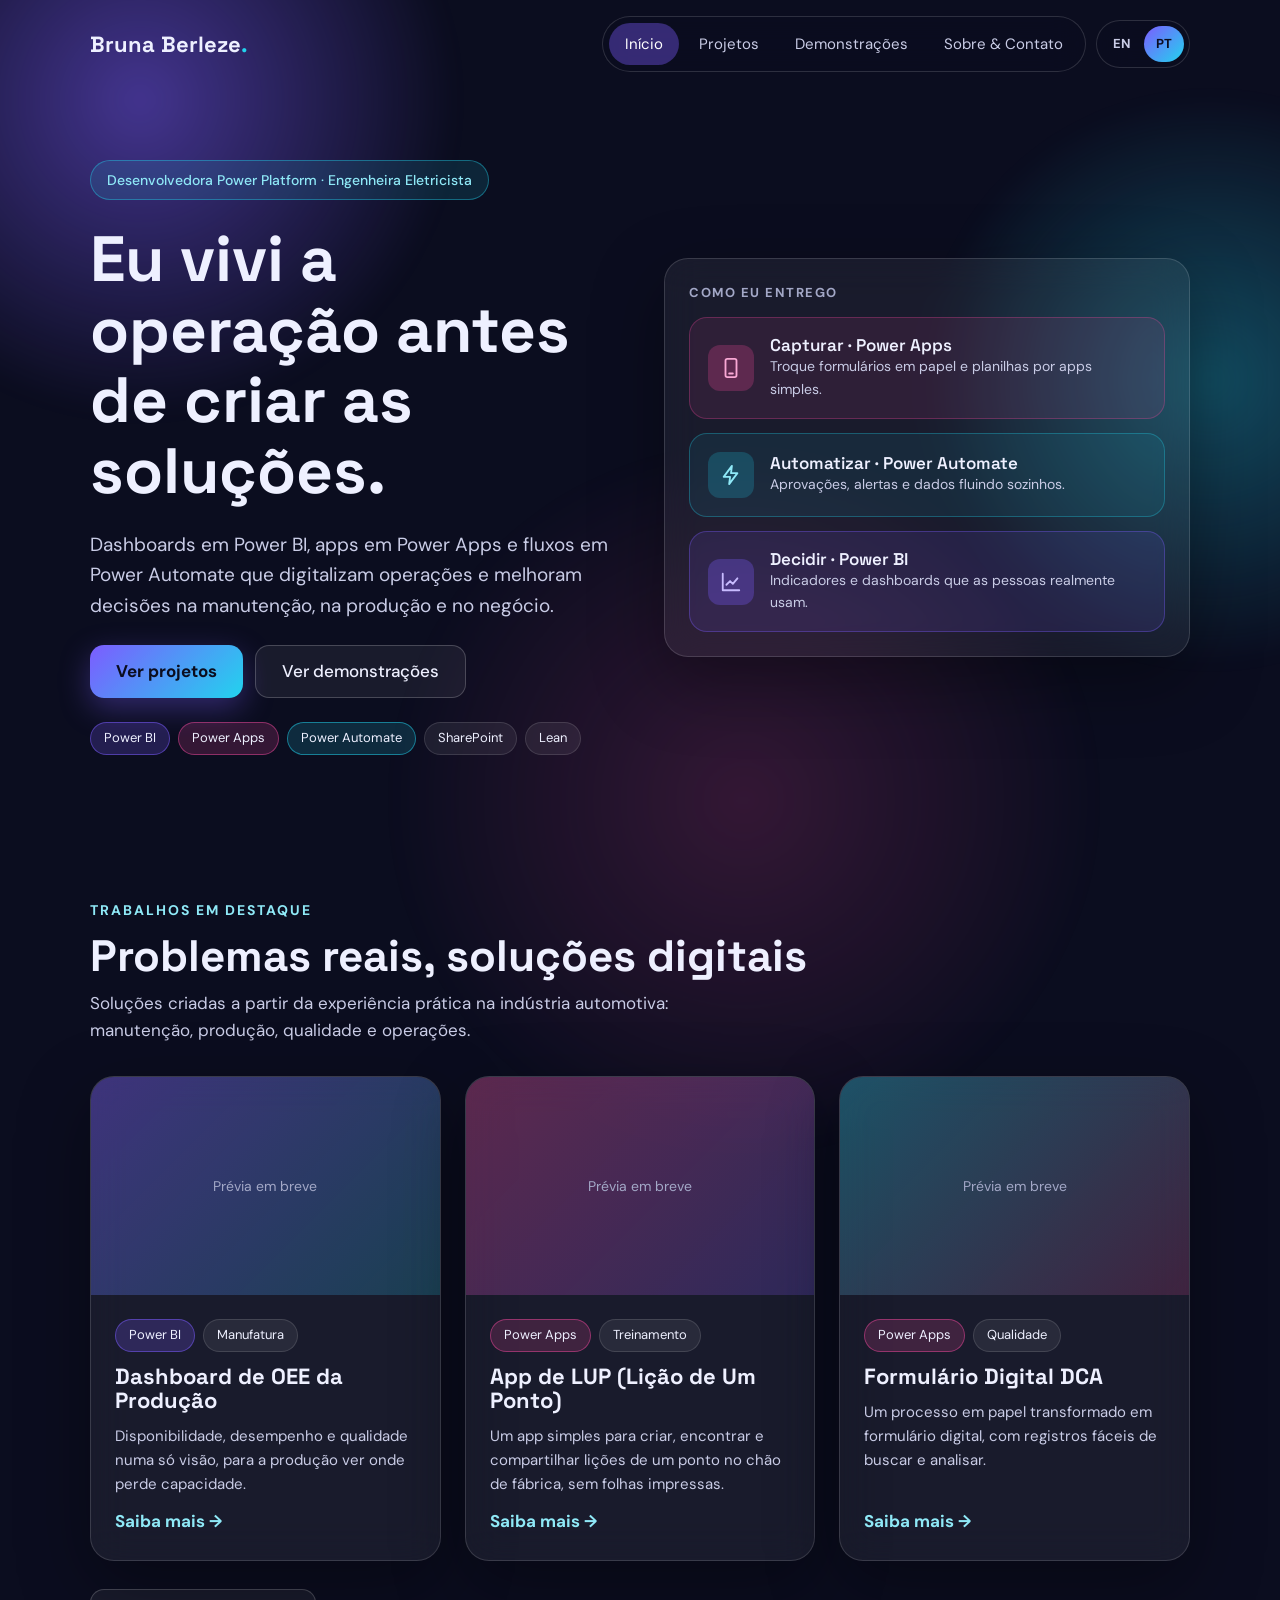
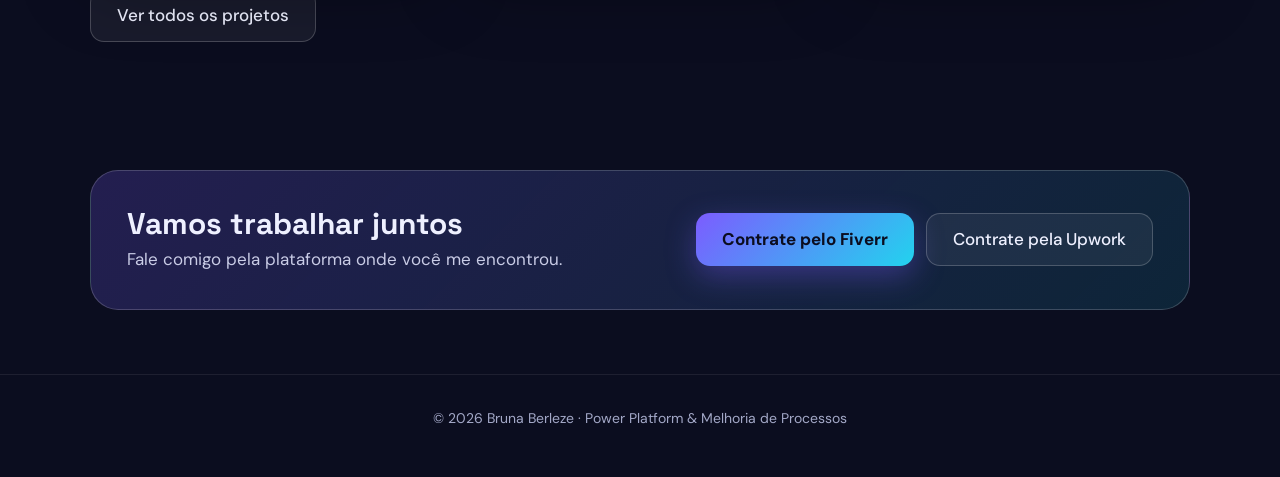
==== pt/index.html @ 9949c45f "Add Portuguese version with EN/PT switch and fix favicon Co-Authored-By: Claude Opus 5.5 <noreply@an" ====
<!doctype html>
<html lang="pt-BR">
<head>
<meta charset="utf-8">
<meta name="viewport" content="width=device-width, initial-scale=1">
<title>Bruna Berleze · Desenvolvedora Power Platform</title>
<meta name="description" content="Soluções em Power BI, Power Apps e Power Automate de uma engenheira eletricista com experiência real na indústria.">
<meta property="og:title" content="Bruna Berleze · Desenvolvedora Power Platform">
<meta property="og:description" content="Soluções em Power BI, Power Apps e Power Automate de uma engenheira eletricista com experiência real na indústria.">
<meta property="og:type" content="website">
<meta property="og:image" content="https://bruna-berleze.github.io/assets/favicon.png">
<link rel="alternate" hreflang="en" href="https://bruna-berleze.github.io/">
<link rel="alternate" hreflang="pt-BR" href="https://bruna-berleze.github.io/pt/">
<link rel="alternate" hreflang="x-default" href="https://bruna-berleze.github.io/">
<link rel="canonical" href="https://bruna-berleze.github.io/pt/">
<meta name="theme-color" content="#0B0D1F">
<link rel="icon" href="/favicon.ico" sizes="any">
<link rel="icon" type="image/png" sizes="32x32" href="/assets/favicon-32.png">
<link rel="icon" type="image/png" sizes="64x64" href="/assets/favicon-64.png">
<link rel="apple-touch-icon" href="/assets/apple-touch-icon.png">
<link rel="preconnect" href="https://fonts.googleapis.com">
<link rel="preconnect" href="https://fonts.gstatic.com" crossorigin>
<link href="https://fonts.googleapis.com/css2?family=Space+Grotesk:wght@500;600;700&family=DM+Sans:wght@400;500;700&display=swap" rel="stylesheet">
<link rel="stylesheet" href="/assets/style.css">
</head>
<body>
<div class="glow v" aria-hidden="true"></div>
<div class="glow c" aria-hidden="true"></div>
<div class="glow p" aria-hidden="true"></div>
<header>
<div class="wrap nav">
<a class="brand" href="/pt/">Bruna Berleze<span>.</span></a>
<div class="nav-right">
<nav class="menu" aria-label="Main">
<a href="/pt/" aria-current="page">Início</a>
<a href="/pt/projects.html" >Projetos</a>
<a href="/pt/demos.html" >Demonstrações</a>
<a href="/pt/about.html" >Sobre & Contato</a>
</nav>
<div class="lang" role="group" aria-label="Idioma">
<a href="/" hreflang="en" lang="en" data-lang="en" >EN</a>
<a href="/pt/" hreflang="pt-BR" lang="pt-BR" data-lang="pt" aria-current="page">PT</a>
</div>
</div>
</div>
</header>
<main class="wrap">
<section class="hero">
<div class="stack">
<span class="pill">Desenvolvedora Power Platform · Engenheira Eletricista</span>
<h1>Eu vivi a operação antes de criar as soluções.</h1>
<p class="lead">Dashboards em Power BI, apps em Power Apps e fluxos em Power Automate que digitalizam operações e melhoram decisões na manutenção, na produção e no negócio.</p>
<div class="btns">
<a class="btn primary" href="/pt/projects.html">Ver projetos</a>
<a class="btn ghost" href="/pt/demos.html">Ver demonstrações</a>
</div>
<div class="tags">
<span class="tag bi">Power BI</span><span class="tag apps">Power Apps</span><span class="tag flow">Power Automate</span><span class="tag">SharePoint</span><span class="tag">Lean</span>
</div>
</div>
<div class="steps glass">
<span class="label">COMO EU ENTREGO</span>
<div class="step apps"><div class="icon"><svg aria-hidden="true" width="22" height="22" viewBox="0 0 24 24" fill="none" stroke="currentColor" stroke-width="2" stroke-linecap="round" stroke-linejoin="round"><rect x="6" y="2" width="12" height="20" rx="2"/><path d="M10 18h4"/></svg></div><div><h3>Capturar · Power Apps</h3><p>Troque formulários em papel e planilhas por apps simples.</p></div></div>
<div class="step flow"><div class="icon"><svg aria-hidden="true" width="22" height="22" viewBox="0 0 24 24" fill="none" stroke="currentColor" stroke-width="2" stroke-linecap="round" stroke-linejoin="round"><path d="M13 2L4 14h7l-1 8 9-12h-7z"/></svg></div><div><h3>Automatizar · Power Automate</h3><p>Aprovações, alertas e dados fluindo sozinhos.</p></div></div>
<div class="step bi"><div class="icon"><svg aria-hidden="true" width="22" height="22" viewBox="0 0 24 24" fill="none" stroke="currentColor" stroke-width="2" stroke-linecap="round" stroke-linejoin="round"><path d="M3 3v18h18"/><path d="M7 15l4-4 3 3 5-6"/></svg></div><div><h3>Decidir · Power BI</h3><p>Indicadores e dashboards que as pessoas realmente usam.</p></div></div>
</div>
</section>

<section class="reveal">
<div class="head">
<span class="eyebrow">Trabalhos em destaque</span>
<h2>Problemas reais, soluções digitais</h2>
<p>Soluções criadas a partir da experiência prática na indústria automotiva: manutenção, produção, qualidade e operações.</p>
</div>
<div class="grid">
<article class="card glass">
<div class="thumb g1">Prévia em breve</div>
<div class="body">
<div class="tags"><span class="tag bi">Power BI</span><span class="tag ">Manufatura</span></div>
<h3>Dashboard de OEE da Produção</h3>
<p>Disponibilidade, desempenho e qualidade numa só visão, para a produção ver onde perde capacidade.</p>
<a class="more" href="/pt/projects.html#oee">Saiba mais →</a>
</div>
</article><article class="card glass">
<div class="thumb g2">Prévia em breve</div>
<div class="body">
<div class="tags"><span class="tag apps">Power Apps</span><span class="tag ">Treinamento</span></div>
<h3>App de LUP (Lição de Um Ponto)</h3>
<p>Um app simples para criar, encontrar e compartilhar lições de um ponto no chão de fábrica, sem folhas impressas.</p>
<a class="more" href="/pt/projects.html#lup">Saiba mais →</a>
</div>
</article><article class="card glass">
<div class="thumb g3">Prévia em breve</div>
<div class="body">
<div class="tags"><span class="tag apps">Power Apps</span><span class="tag ">Qualidade</span></div>
<h3>Formulário Digital DCA</h3>
<p>Um processo em papel transformado em formulário digital, com registros fáceis de buscar e analisar.</p>
<a class="more" href="/pt/projects.html#dca">Saiba mais →</a>
</div>
</article>
</div>
<div class="btns" style="margin-top:28px"><a class="btn ghost" href="/pt/projects.html">Ver todos os projetos</a></div>
</section>

<section id="contact" class="reveal">
<div class="cta">
<div>
<h2>Vamos trabalhar juntos</h2>
<p>Fale comigo pela plataforma onde você me encontrou.</p>
</div>
<div class="btns">
<a class="btn primary" href="#contact">Contrate pelo Fiverr</a>
<a class="btn ghost" href="#contact">Contrate pela Upwork</a>
</div>
</div>
</section>
</main>
<footer>
<div class="wrap">© 2026 Bruna Berleze · Power Platform &amp; Melhoria de Processos</div>
</footer>
<script src="/assets/main.js"></script>
</body>
</html>
---- assets/style.css ----
:root {
  --bg: #0B0D1F;
  --text: #EEF0FF;
  --muted: #C9CCE6;
  --subtle: #A3A8C7;
  --violet: #7C5CFF;
  --cyan: #22D3EE;
  --pink: #EC4899;
  --link: #8FE9F7;
  --glass: rgba(255, 255, 255, 0.06);
  --glass-strong: rgba(255, 255, 255, 0.09);
  --line: rgba(255, 255, 255, 0.14);
  --radius: 24px;
}

* { box-sizing: border-box; }
html { scroll-behavior: smooth; }
body {
  margin: 0;
  background: var(--bg);
  color: var(--text);
  font-family: 'DM Sans', system-ui, sans-serif;
  font-size: 17px;
  line-height: 1.6;
  overflow-x: hidden;
}
h1, h2, h3, .brand { font-family: 'Space Grotesk', system-ui, sans-serif; line-height: 1.1; margin: 0; }
p { margin: 0; }
a { color: var(--link); }
a:hover { color: #C6F4FB; }
img { max-width: 100%; display: block; }

/* Ambient glows */
.glow { position: fixed; border-radius: 50%; pointer-events: none; z-index: 0; filter: blur(10px); animation: drift 22s ease-in-out infinite alternate; }
.glow.v { top: -220px; left: -180px; width: 640px; height: 640px; background: radial-gradient(circle, rgba(124,92,255,.5), transparent 70%); }
.glow.c { top: 10%; right: -220px; width: 580px; height: 580px; background: radial-gradient(circle, rgba(34,211,238,.32), transparent 70%); animation-delay: -6s; }
.glow.p { bottom: -260px; left: 30%; width: 720px; height: 720px; background: radial-gradient(circle, rgba(236,72,153,.18), transparent 70%); animation-delay: -12s; }
@keyframes drift { from { transform: translate(0,0); } to { transform: translate(40px, 60px); } }
@media (prefers-reduced-motion: reduce) { .glow { animation: none; } html { scroll-behavior: auto; } }

.wrap { position: relative; z-index: 1; max-width: 1140px; margin: 0 auto; padding: 0 20px; }

/* Nav */
header { position: sticky; top: 0; z-index: 10; padding: 16px 0; }
.nav { display: flex; flex-wrap: wrap; align-items: center; justify-content: space-between; gap: 12px; }
.brand { font-weight: 700; font-size: 22px; color: var(--text); text-decoration: none; }
.brand span { color: var(--cyan); }
.menu { display: flex; flex-wrap: wrap; gap: 4px; padding: 6px; border-radius: 999px; background: rgba(11,13,31,.55); border: 1px solid var(--line); backdrop-filter: blur(16px); -webkit-backdrop-filter: blur(16px); }
.menu a { padding: 9px 16px; border-radius: 999px; color: var(--muted); text-decoration: none; font-size: 15px; transition: background .2s, color .2s; }
.menu a:hover { color: #fff; background: rgba(255,255,255,.06); }
.menu a[aria-current="page"] { color: #fff; background: rgba(124,92,255,.38); }

.nav-right { display: flex; flex-wrap: wrap; align-items: center; gap: 10px; }
.lang { display: flex; gap: 2px; padding: 5px; border-radius: 999px; background: rgba(11,13,31,.55); border: 1px solid var(--line); backdrop-filter: blur(16px); -webkit-backdrop-filter: blur(16px); }
.lang a { min-width: 40px; padding: 8px 10px; border-radius: 999px; text-align: center; color: var(--muted); text-decoration: none; font-size: 13px; font-weight: 700; letter-spacing: .5px; transition: background .2s, color .2s; }
.lang a:hover { color: #fff; background: rgba(255,255,255,.06); }
.lang a[aria-current="page"] { color: var(--bg); background: linear-gradient(135deg, var(--violet), var(--cyan)); }

/* Glass */
.glass { background: var(--glass); border: 1px solid var(--line); border-radius: var(--radius); backdrop-filter: blur(18px); -webkit-backdrop-filter: blur(18px); box-shadow: 0 24px 70px rgba(0,0,0,.35); }

/* Sections */
section { padding: 64px 0; }
.eyebrow { color: var(--link); font-size: 14px; font-weight: 700; letter-spacing: 2px; text-transform: uppercase; }
.head { display: flex; flex-direction: column; gap: 10px; margin-bottom: 32px; }
.head h1, .head h2 { font-size: clamp(32px, 5vw, 44px); }
.head p { color: var(--muted); max-width: 660px; }

/* Hero */
.hero { display: grid; grid-template-columns: repeat(auto-fit, minmax(300px, 1fr)); gap: 48px; align-items: center; padding: 72px 0 80px; }
.hero h1 { font-size: clamp(40px, 6.5vw, 64px); font-weight: 700; }
.hero .lead { color: var(--muted); font-size: 19px; max-width: 560px; }
.stack { display: flex; flex-direction: column; gap: 24px; }
.pill { align-self: flex-start; padding: 8px 16px; border-radius: 999px; background: rgba(34,211,238,.12); border: 1px solid rgba(34,211,238,.4); color: var(--link); font-size: 14px; font-weight: 500; }

.btns { display: flex; flex-wrap: wrap; gap: 12px; }
.btn { display: inline-flex; align-items: center; min-height: 48px; padding: 12px 26px; border-radius: 14px; font-weight: 700; text-decoration: none; transition: transform .2s, box-shadow .2s; }
.btn:hover { transform: translateY(-2px); }
.btn.primary { background: linear-gradient(135deg, var(--violet), var(--cyan)); color: var(--bg); box-shadow: 0 10px 30px rgba(124,92,255,.35); }
.btn.primary:hover { color: var(--bg); }
.btn.ghost { background: rgba(255,255,255,.06); border: 1px solid rgba(255,255,255,.2); color: var(--text); font-weight: 500; }

.tags { display: flex; flex-wrap: wrap; gap: 8px; }
.tag { padding: 5px 13px; border-radius: 999px; font-size: 13px; background: rgba(255,255,255,.07); border: 1px solid rgba(255,255,255,.12); color: var(--text); }
.tag.bi { background: rgba(124,92,255,.22); border-color: rgba(124,92,255,.5); }
.tag.apps { background: rgba(236,72,153,.18); border-color: rgba(236,72,153,.5); }
.tag.flow { background: rgba(34,211,238,.15); border-color: rgba(34,211,238,.5); }

/* Delivery steps */
.steps { padding: 24px; display: flex; flex-direction: column; gap: 14px; }
.steps .label { font-size: 13px; font-weight: 700; letter-spacing: 1.5px; color: var(--subtle); }
.step { display: flex; align-items: center; gap: 16px; padding: 18px; border-radius: 18px; border: 1px solid; }
.step .icon { width: 46px; height: 46px; flex-shrink: 0; border-radius: 12px; display: flex; align-items: center; justify-content: center; }
.step h3 { font-size: 17px; font-weight: 600; }
.step p { font-size: 14px; color: var(--muted); }
.step.apps { background: rgba(236,72,153,.1); border-color: rgba(236,72,153,.3); }
.step.apps .icon { background: rgba(236,72,153,.25); color: #F9A8D4; }
.step.flow { background: rgba(34,211,238,.08); border-color: rgba(34,211,238,.3); }
.step.flow .icon { background: rgba(34,211,238,.2); color: var(--link); }
.step.bi { background: rgba(124,92,255,.12); border-color: rgba(124,92,255,.35); }
.step.bi .icon { background: rgba(124,92,255,.3); color: #C8BBFF; }

/* Cards */
.grid { display: grid; grid-template-columns: repeat(auto-fit, minmax(300px, 1fr)); gap: 24px; }
.card { overflow: hidden; display: flex; flex-direction: column; transition: transform .25s, border-color .25s; }
.card:hover { transform: translateY(-4px); border-color: rgba(143,233,247,.4); }
.card .thumb { aspect-ratio: 16 / 10; display: flex; align-items: center; justify-content: center; color: var(--subtle); font-size: 14px; }
.card .thumb img { width: 100%; height: 100%; object-fit: cover; }
.thumb.g1 { background: linear-gradient(135deg, rgba(124,92,255,.38), rgba(34,211,238,.2)); }
.thumb.g2 { background: linear-gradient(135deg, rgba(236,72,153,.32), rgba(124,92,255,.22)); }
.thumb.g3 { background: linear-gradient(135deg, rgba(34,211,238,.3), rgba(236,72,153,.18)); }
.card .body { padding: 24px; display: flex; flex-direction: column; gap: 12px; flex: 1; }
.card h3 { font-size: 22px; }
.card p { color: var(--muted); font-size: 15px; }
.card .more { margin-top: auto; font-weight: 700; text-decoration: none; }
.soon { color: var(--subtle); font-size: 14px; font-style: italic; }

/* Case study */
.case { display: grid; grid-template-columns: repeat(auto-fit, minmax(320px, 1fr)); overflow: hidden; margin-bottom: 28px; scroll-margin-top: 90px; }
.case .thumb { min-height: 300px; display: flex; align-items: center; justify-content: center; color: var(--subtle); font-size: 14px; }
.case .body { padding: 32px; display: flex; flex-direction: column; gap: 16px; }
.case h2 { font-size: 28px; }
.psr { display: flex; flex-direction: column; gap: 10px; }
.psr div b { color: var(--link); }
.psr div span { color: var(--muted); }

/* Demo frames */
.demo { padding: 20px; display: flex; flex-direction: column; gap: 14px; margin-bottom: 28px; }
.demo .top { display: flex; flex-wrap: wrap; align-items: center; justify-content: space-between; gap: 10px; padding: 4px 6px 0; }
.demo h3 { font-size: 22px; }
.demo .hint { color: var(--subtle); font-size: 15px; }
.frame { position: relative; width: 100%; border-radius: 16px; overflow: hidden; background: rgba(11,13,31,.7); border: 1px solid rgba(255,255,255,.1); }
.frame.report { aspect-ratio: 16 / 9.6; }
.frame.video { aspect-ratio: 16 / 9; }
.frame iframe { position: absolute; inset: 0; width: 100%; height: 100%; border: 0; }
.frame .empty { position: absolute; inset: 0; display: flex; flex-direction: column; gap: 10px; align-items: center; justify-content: center; text-align: center; padding: 24px; color: var(--subtle); border: 2px dashed rgba(143,233,247,.35); border-radius: 16px; }
.frame .empty strong { font-family: 'Space Grotesk', sans-serif; color: var(--text); font-size: 19px; }

/* About */
.list { display: flex; flex-direction: column; gap: 10px; }
.list div { padding: 12px 18px; border-radius: 16px; background: rgba(255,255,255,.05); border: 1px solid rgba(255,255,255,.1); }
.panel { padding: 32px; display: flex; flex-direction: column; gap: 18px; }
.panel .label { font-size: 14px; font-weight: 700; color: var(--subtle); letter-spacing: 1px; }

.cta { padding: 36px; display: flex; flex-wrap: wrap; align-items: center; justify-content: space-between; gap: 20px; background: linear-gradient(135deg, rgba(124,92,255,.22), rgba(34,211,238,.12)); border: 1px solid rgba(255,255,255,.18); border-radius: 28px; }
.cta h2 { font-size: 30px; }
.cta p { color: var(--muted); margin-top: 6px; }

footer { position: relative; z-index: 1; padding: 32px 0 48px; border-top: 1px solid rgba(255,255,255,.08); color: var(--subtle); font-size: 14px; text-align: center; }

/* Reveal on scroll */
.reveal { opacity: 0; transform: translateY(24px); transition: opacity .7s ease, transform .7s ease; }
.reveal.in { opacity: 1; transform: none; }
@media (prefers-reduced-motion: reduce) { .reveal { opacity: 1; transform: none; transition: none; } }

@media (max-width: 640px) {
  body { font-size: 16px; }
  header { position: static; }
  .nav { display: grid; grid-template-columns: 1fr auto; grid-template-areas: "brand lang" "menu menu"; }
  .brand { grid-area: brand; }
  .nav-right { display: contents; }
  .lang { grid-area: lang; }
  .menu { grid-area: menu; justify-content: space-between; }
  .menu a { padding: 9px 10px; font-size: 14px; }
  section { padding: 48px 0; }
  .hero { padding: 40px 0 56px; }
  .case .body, .panel, .cta { padding: 24px; }
}
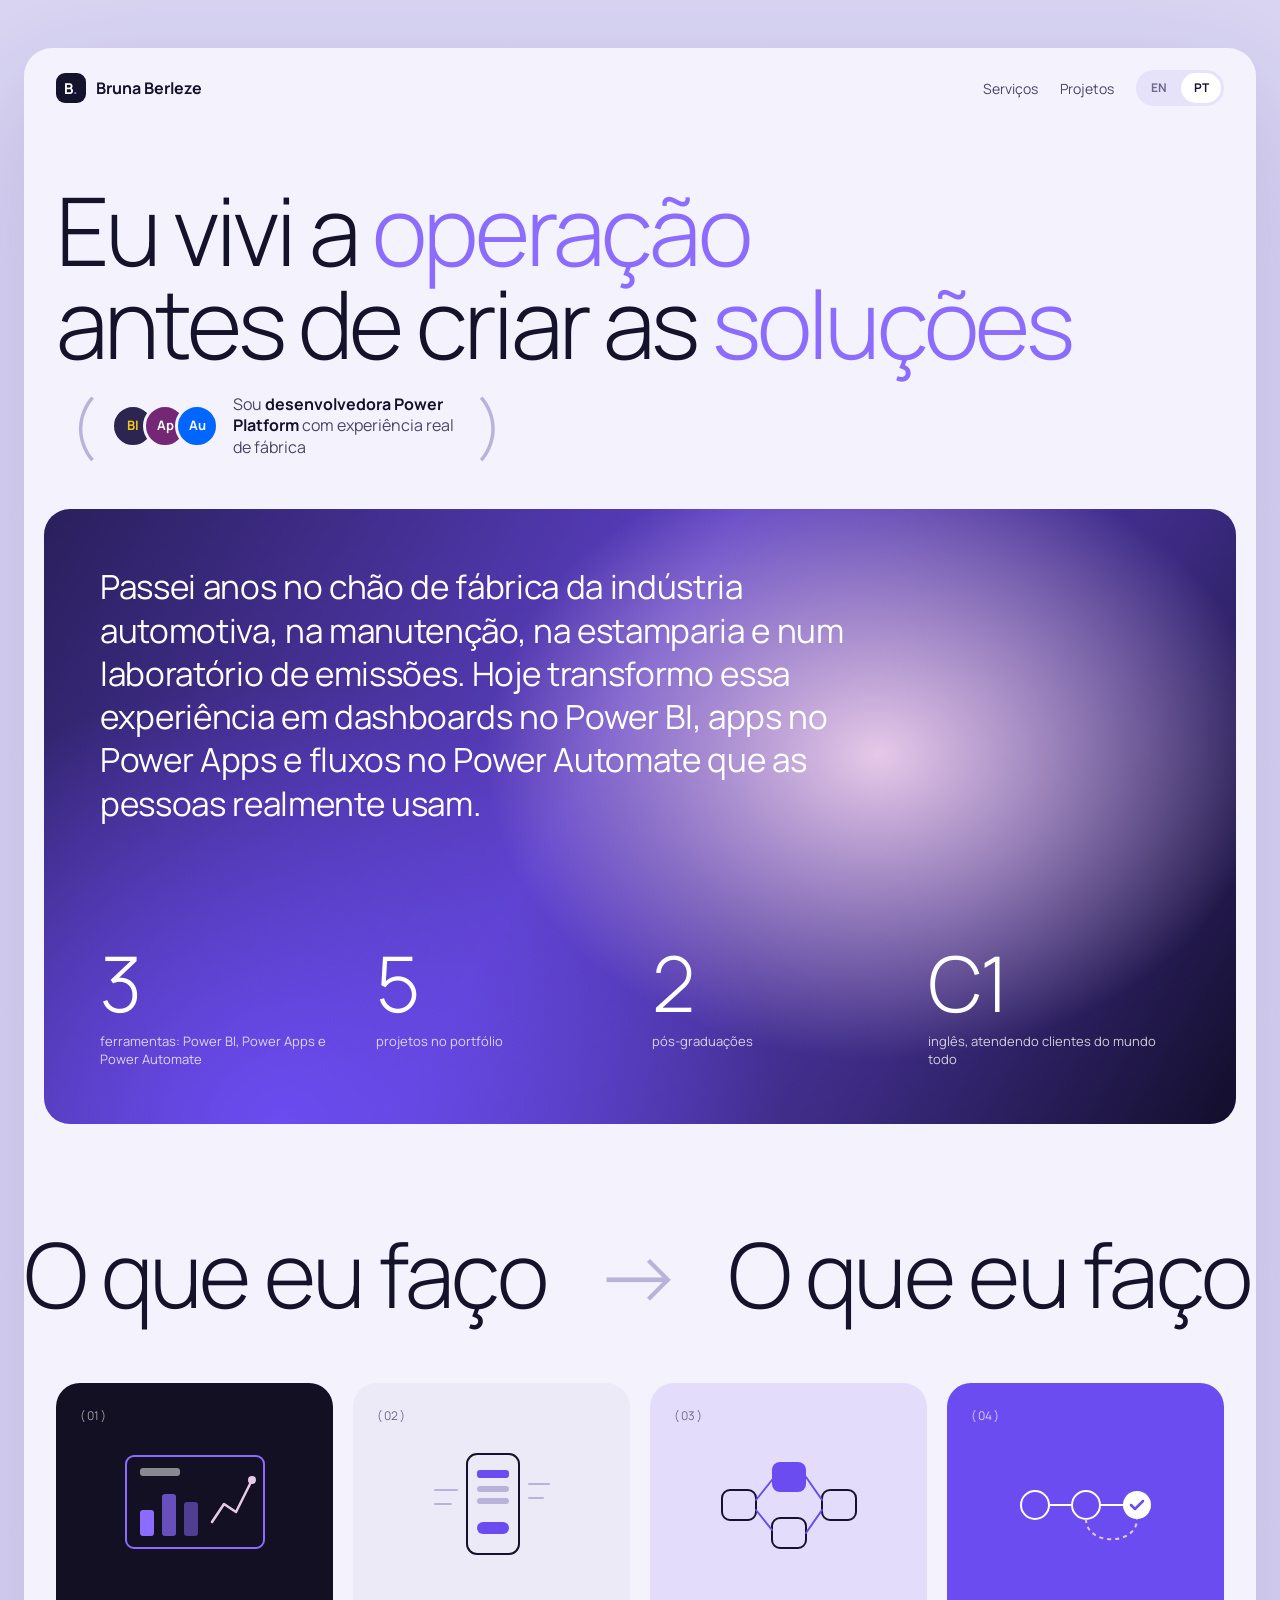
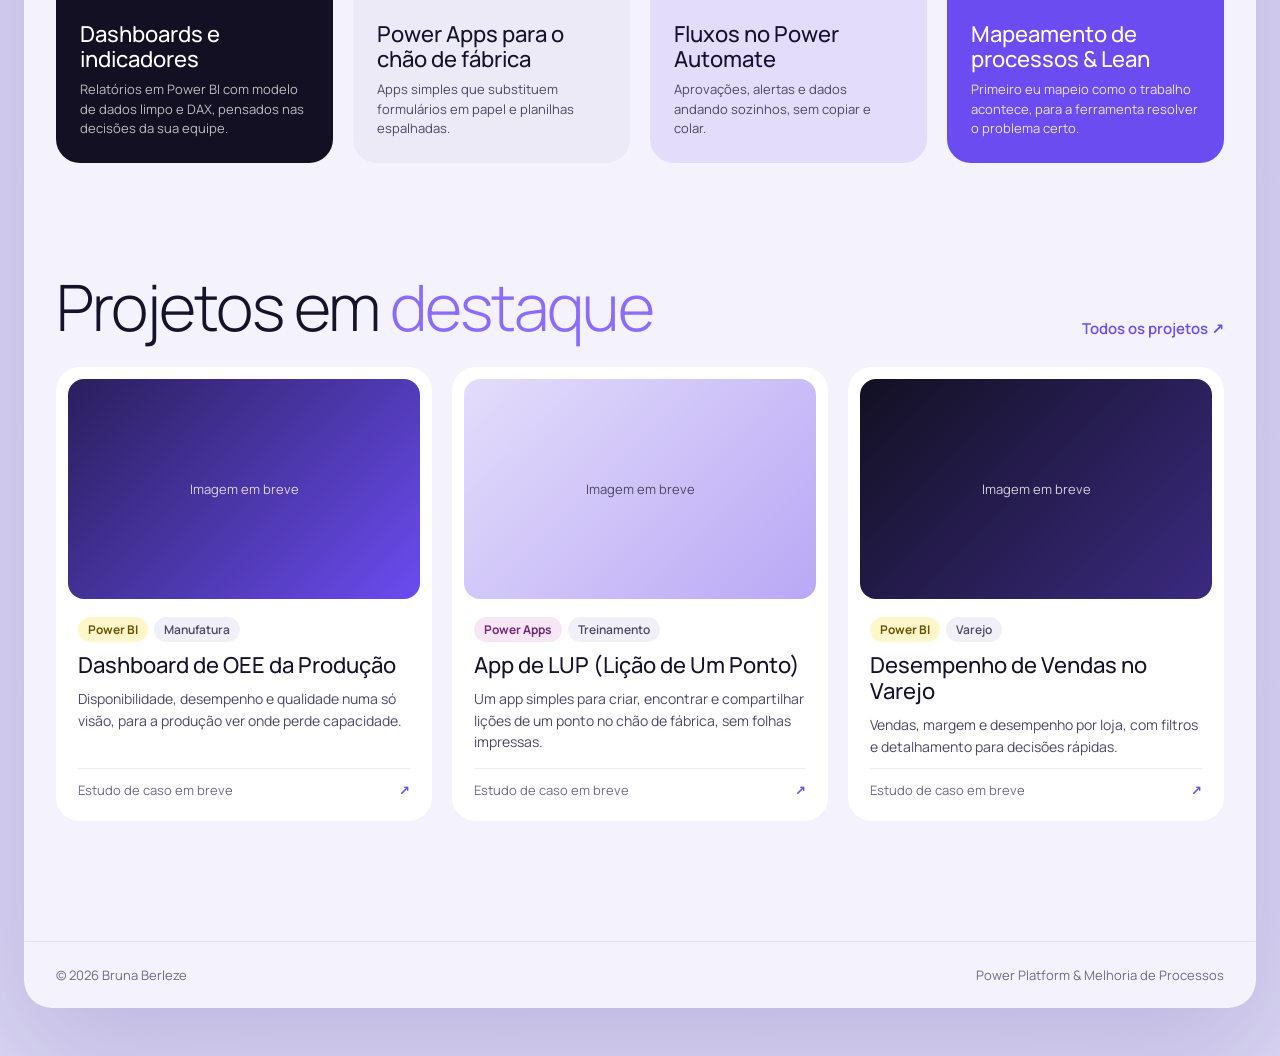
==== commit 440b9f1d: "Redesign site in lavender style with filterable projects page Co-Authored-By: Claude Opus 5.5 <norep" ====
--- a/pt/index.html
+++ b/pt/index.html
@@ -13,111 +13,91 @@
 <link rel="alternate" hreflang="pt-BR" href="https://bruna-berleze.github.io/pt/">
 <link rel="alternate" hreflang="x-default" href="https://bruna-berleze.github.io/">
 <link rel="canonical" href="https://bruna-berleze.github.io/pt/">
-<meta name="theme-color" content="#0B0D1F">
+<meta name="theme-color" content="#D9D5F2">
 <link rel="icon" href="/favicon.ico" sizes="any">
 <link rel="icon" type="image/png" sizes="32x32" href="/assets/favicon-32.png">
 <link rel="icon" type="image/png" sizes="64x64" href="/assets/favicon-64.png">
 <link rel="apple-touch-icon" href="/assets/apple-touch-icon.png">
 <link rel="preconnect" href="https://fonts.googleapis.com">
 <link rel="preconnect" href="https://fonts.gstatic.com" crossorigin>
-<link href="https://fonts.googleapis.com/css2?family=Space+Grotesk:wght@500;600;700&family=DM+Sans:wght@400;500;700&display=swap" rel="stylesheet">
+<link href="https://fonts.googleapis.com/css2?family=Manrope:wght@300;400;500;600;700&display=swap" rel="stylesheet">
 <link rel="stylesheet" href="/assets/style.css">
 </head>
 <body>
-<div class="glow v" aria-hidden="true"></div>
-<div class="glow c" aria-hidden="true"></div>
-<div class="glow p" aria-hidden="true"></div>
-<header>
-<div class="wrap nav">
-<a class="brand" href="/pt/">Bruna Berleze<span>.</span></a>
-<div class="nav-right">
-<nav class="menu" aria-label="Main">
-<a href="/pt/" aria-current="page">Início</a>
+<div class="page">
+<div class="sheet">
+<header class="top">
+<a class="brand" href="/pt/"><span class="mark">B<span>.</span></span>Bruna Berleze</a>
+<nav class="nav" aria-label="Main">
+<a href="#services">Serviços</a>
 <a href="/pt/projects.html" >Projetos</a>
-<a href="/pt/demos.html" >Demonstrações</a>
-<a href="/pt/about.html" >Sobre & Contato</a>
-</nav>
 <div class="lang" role="group" aria-label="Idioma">
 <a href="/" hreflang="en" lang="en" data-lang="en" >EN</a>
 <a href="/pt/" hreflang="pt-BR" lang="pt-BR" data-lang="pt" aria-current="page">PT</a>
 </div>
-</div>
-</div>
+</nav>
 </header>
-<main class="wrap">
+<main>
 <section class="hero">
-<div class="stack">
-<span class="pill">Desenvolvedora Power Platform · Engenheira Eletricista</span>
-<h1>Eu vivi a operação antes de criar as soluções.</h1>
-<p class="lead">Dashboards em Power BI, apps em Power Apps e fluxos em Power Automate que digitalizam operações e melhoram decisões na manutenção, na produção e no negócio.</p>
-<div class="btns">
-<a class="btn primary" href="/pt/projects.html">Ver projetos</a>
-<a class="btn ghost" href="/pt/demos.html">Ver demonstrações</a>
-</div>
-<div class="tags">
-<span class="tag bi">Power BI</span><span class="tag apps">Power Apps</span><span class="tag flow">Power Automate</span><span class="tag">SharePoint</span><span class="tag">Lean</span>
-</div>
-</div>
-<div class="steps glass">
-<span class="label">COMO EU ENTREGO</span>
-<div class="step apps"><div class="icon"><svg aria-hidden="true" width="22" height="22" viewBox="0 0 24 24" fill="none" stroke="currentColor" stroke-width="2" stroke-linecap="round" stroke-linejoin="round"><rect x="6" y="2" width="12" height="20" rx="2"/><path d="M10 18h4"/></svg></div><div><h3>Capturar · Power Apps</h3><p>Troque formulários em papel e planilhas por apps simples.</p></div></div>
-<div class="step flow"><div class="icon"><svg aria-hidden="true" width="22" height="22" viewBox="0 0 24 24" fill="none" stroke="currentColor" stroke-width="2" stroke-linecap="round" stroke-linejoin="round"><path d="M13 2L4 14h7l-1 8 9-12h-7z"/></svg></div><div><h3>Automatizar · Power Automate</h3><p>Aprovações, alertas e dados fluindo sozinhos.</p></div></div>
-<div class="step bi"><div class="icon"><svg aria-hidden="true" width="22" height="22" viewBox="0 0 24 24" fill="none" stroke="currentColor" stroke-width="2" stroke-linecap="round" stroke-linejoin="round"><path d="M3 3v18h18"/><path d="M7 15l4-4 3 3 5-6"/></svg></div><div><h3>Decidir · Power BI</h3><p>Indicadores e dashboards que as pessoas realmente usam.</p></div></div>
+<h1 class="display">Eu vivi a <span class="accent">operação</span><br>antes de criar as <span class="accent">soluções</span>
+<span class="aside"><span class="paren" aria-hidden="true">(</span>
+<span class="avatars" aria-hidden="true"><span class="av-bi">BI</span><span class="av-apps">Ap</span><span class="av-flow">Au</span></span>
+<span class="note">Sou <b>desenvolvedora Power Platform</b> com experiência real de fábrica</span><span class="paren" aria-hidden="true">)</span></span>
+</h1>
+</section>
+
+<section class="story-wrap">
+<div class="story">
+<p><span class="lit">Passei anos no chão de fábrica da indústria automotiva,</span>
+<span class="lit">na manutenção, na estamparia e num laboratório de emissões.</span>
+<span class="lit">Hoje transformo essa experiência em dashboards no Power BI,</span>
+<span class="lit">apps no Power Apps e fluxos no Power Automate</span>
+<span class="lit">que as pessoas realmente usam.</span></p>
+<div class="stats"><div class="stat"><div class="n">3</div><div class="l">ferramentas: Power BI, Power Apps e Power Automate</div></div><div class="stat"><div class="n">5</div><div class="l">projetos no portfólio</div></div><div class="stat"><div class="n">2</div><div class="l">pós-graduações</div></div><div class="stat"><div class="n">C1</div><div class="l">inglês, atendendo clientes do mundo todo</div></div></div>
 </div>
 </section>
 
-<section class="reveal">
-<div class="head">
-<span class="eyebrow">Trabalhos em destaque</span>
-<h2>Problemas reais, soluções digitais</h2>
-<p>Soluções criadas a partir da experiência prática na indústria automotiva: manutenção, produção, qualidade e operações.</p>
+<section id="services" class="marquee-wrap">
+<h2 class="sr-only">O que eu faço</h2>
+<div class="marquee" aria-hidden="true"><div><span>O que eu faço</span><span class="arrow">→</span><span>O que eu faço</span><span class="arrow">→</span><span>O que eu faço</span><span class="arrow">→</span></div><div><span>O que eu faço</span><span class="arrow">→</span><span>O que eu faço</span><span class="arrow">→</span><span>O que eu faço</span><span class="arrow">→</span></div></div>
+</section>
+<div class="services"><article class="svc dark rise"><span class="num">( 01 )</span><svg aria-hidden="true" width="150" height="110" viewBox="0 0 150 110" fill="none"><rect x="6" y="6" width="138" height="92" rx="8" stroke="#8B6CFF" stroke-width="2"/><rect x="20" y="60" width="14" height="26" rx="3" fill="#8B6CFF"/><rect x="42" y="44" width="14" height="42" rx="3" fill="#8B6CFF" opacity=".7"/><rect x="64" y="52" width="14" height="34" rx="3" fill="#8B6CFF" opacity=".5"/><path d="M92 72 L104 54 L116 62 L132 30" stroke="#E6C9E8" stroke-width="2.5" stroke-linecap="round" stroke-linejoin="round"/><circle cx="132" cy="30" r="4" fill="#E6C9E8"/><rect x="20" y="18" width="40" height="8" rx="3" fill="#fff" opacity=".5"/></svg><h3>Dashboards e indicadores</h3><p>Relatórios em Power BI com modelo de dados limpo e DAX, pensados nas decisões da sua equipe.</p></article><article class="svc gray rise"><span class="num">( 02 )</span><svg aria-hidden="true" width="150" height="110" viewBox="0 0 150 110" fill="none"><rect x="50" y="4" width="52" height="100" rx="10" stroke="#15122B" stroke-width="2"/><rect x="60" y="20" width="32" height="8" rx="3" fill="#6A4CF0"/><rect x="60" y="36" width="32" height="6" rx="3" fill="#B9B3DA"/><rect x="60" y="48" width="32" height="6" rx="3" fill="#B9B3DA"/><rect x="60" y="72" width="32" height="12" rx="6" fill="#6A4CF0"/><path d="M18 40 h22 M18 54 h16 M112 34 h20 M112 48 h14" stroke="#B9B3DA" stroke-width="2" stroke-linecap="round"/></svg><h3>Power Apps para o chão de fábrica</h3><p>Apps simples que substituem formulários em papel e planilhas espalhadas.</p></article><article class="svc lilac rise"><span class="num">( 03 )</span><svg aria-hidden="true" width="150" height="110" viewBox="0 0 150 110" fill="none"><rect x="8" y="40" width="34" height="30" rx="8" stroke="#15122B" stroke-width="2"/><rect x="58" y="12" width="34" height="30" rx="8" fill="#6A4CF0"/><rect x="58" y="68" width="34" height="30" rx="8" stroke="#15122B" stroke-width="2"/><rect x="108" y="40" width="34" height="30" rx="8" stroke="#15122B" stroke-width="2"/><path d="M42 50 L58 30 M42 60 L58 80 M92 27 L108 50 M92 83 L108 60" stroke="#6A4CF0" stroke-width="2" stroke-linecap="round"/></svg><h3>Fluxos no Power Automate</h3><p>Aprovações, alertas e dados andando sozinhos, sem copiar e colar.</p></article><article class="svc violet rise"><span class="num">( 04 )</span><svg aria-hidden="true" width="150" height="110" viewBox="0 0 150 110" fill="none"><circle cx="24" cy="55" r="14" stroke="#fff" stroke-width="2"/><circle cx="75" cy="55" r="14" stroke="#fff" stroke-width="2"/><circle cx="126" cy="55" r="14" fill="#fff"/><path d="M38 55 h23 M89 55 h23" stroke="#fff" stroke-width="2" stroke-linecap="round"/><path d="M75 69 C75 96 126 96 126 69" stroke="#E6C9E8" stroke-width="2" stroke-dasharray="4 4"/><path d="M120 55 l4 4 l8 -8" stroke="#6A4CF0" stroke-width="2.5" stroke-linecap="round" stroke-linejoin="round"/></svg><h3>Mapeamento de processos &amp; Lean</h3><p>Primeiro eu mapeio como o trabalho acontece, para a ferramenta resolver o problema certo.</p></article></div>
+
+<section class="section">
+<div class="section-head">
+<h2>Projetos em <span class="accent">destaque</span></h2>
+<a href="/pt/projects.html">Todos os projetos ↗</a>
 </div>
-<div class="grid">
-<article class="card glass">
-<div class="thumb g1">Prévia em breve</div>
-<div class="body">
-<div class="tags"><span class="tag bi">Power BI</span><span class="tag ">Manufatura</span></div>
+<div class="cards"><a class="card rise" href="/pt/projects.html#oee" data-tools="bi" id="oee">
+<div class="thumb g1 t-dark">Imagem em breve</div>
+<div class="card-body">
+<div class="tags"><span class="tag bi">Power BI</span><span class="tag area">Manufatura</span></div>
 <h3>Dashboard de OEE da Produção</h3>
 <p>Disponibilidade, desempenho e qualidade numa só visão, para a produção ver onde perde capacidade.</p>
-<a class="more" href="/pt/projects.html#oee">Saiba mais →</a>
+<div class="card-foot"><span>Estudo de caso em breve</span><span class="go" aria-hidden="true">↗</span></div>
 </div>
-</article><article class="card glass">
-<div class="thumb g2">Prévia em breve</div>
-<div class="body">
-<div class="tags"><span class="tag apps">Power Apps</span><span class="tag ">Treinamento</span></div>
+</a><a class="card rise" href="/pt/projects.html#lup" data-tools="apps" id="lup">
+<div class="thumb g2 t-light">Imagem em breve</div>
+<div class="card-body">
+<div class="tags"><span class="tag apps">Power Apps</span><span class="tag area">Treinamento</span></div>
 <h3>App de LUP (Lição de Um Ponto)</h3>
 <p>Um app simples para criar, encontrar e compartilhar lições de um ponto no chão de fábrica, sem folhas impressas.</p>
-<a class="more" href="/pt/projects.html#lup">Saiba mais →</a>
+<div class="card-foot"><span>Estudo de caso em breve</span><span class="go" aria-hidden="true">↗</span></div>
 </div>
-</article><article class="card glass">
-<div class="thumb g3">Prévia em breve</div>
-<div class="body">
-<div class="tags"><span class="tag apps">Power Apps</span><span class="tag ">Qualidade</span></div>
-<h3>Formulário Digital DCA</h3>
-<p>Um processo em papel transformado em formulário digital, com registros fáceis de buscar e analisar.</p>
-<a class="more" href="/pt/projects.html#dca">Saiba mais →</a>
+</a><a class="card rise" href="/pt/projects.html#retail" data-tools="bi" id="retail">
+<div class="thumb g5 t-dark">Imagem em breve</div>
+<div class="card-body">
+<div class="tags"><span class="tag bi">Power BI</span><span class="tag area">Varejo</span></div>
+<h3>Desempenho de Vendas no Varejo</h3>
+<p>Vendas, margem e desempenho por loja, com filtros e detalhamento para decisões rápidas.</p>
+<div class="card-foot"><span>Estudo de caso em breve</span><span class="go" aria-hidden="true">↗</span></div>
 </div>
-</article>
-</div>
-<div class="btns" style="margin-top:28px"><a class="btn ghost" href="/pt/projects.html">Ver todos os projetos</a></div>
+</a></div>
 </section>
-
-<section id="contact" class="reveal">
-<div class="cta">
-<div>
-<h2>Vamos trabalhar juntos</h2>
-<p>Fale comigo pela plataforma onde você me encontrou.</p>
-</div>
-<div class="btns">
-<a class="btn primary" href="#contact">Contrate pelo Fiverr</a>
-<a class="btn ghost" href="#contact">Contrate pela Upwork</a>
+</main>
+<footer class="foot"><span>© 2026 Bruna Berleze</span><span>Power Platform &amp; Melhoria de Processos</span></footer>
 </div>
 </div>
-</section>
-</main>
-<footer>
-<div class="wrap">© 2026 Bruna Berleze · Power Platform &amp; Melhoria de Processos</div>
-</footer>
 <script src="/assets/main.js"></script>
 </body>
 </html>
--- a/assets/style.css
+++ b/assets/style.css
@@ -1,168 +1,170 @@
 :root {
-  --bg: #0B0D1F;
-  --text: #EEF0FF;
-  --muted: #C9CCE6;
-  --subtle: #A3A8C7;
-  --violet: #7C5CFF;
-  --cyan: #22D3EE;
-  --pink: #EC4899;
-  --link: #8FE9F7;
-  --glass: rgba(255, 255, 255, 0.06);
-  --glass-strong: rgba(255, 255, 255, 0.09);
-  --line: rgba(255, 255, 255, 0.14);
-  --radius: 24px;
+  --page: #D9D5F2;
+  --sheet: #F4F2FD;
+  --ink: #15122B;
+  --body: #4B4766;
+  --muted: #6E6A8A;
+  --faint: #B9B3DA;
+  --accent: #8B6CFF;
+  --violet: #6A4CF0;
+  --line: #E3DFF5;
 }
 
 * { box-sizing: border-box; }
 html { scroll-behavior: smooth; }
-body {
-  margin: 0;
-  background: var(--bg);
-  color: var(--text);
-  font-family: 'DM Sans', system-ui, sans-serif;
-  font-size: 17px;
-  line-height: 1.6;
-  overflow-x: hidden;
+body { margin: 0; background: var(--page); color: var(--ink); font-family: 'Manrope', system-ui, sans-serif; overflow-x: hidden; }
+a { color: var(--violet); }
+a:hover { color: #4A2FD0; }
+button { font-family: inherit; cursor: pointer; }
+h1, h2, h3, p { margin: 0; }
+.sr-only { position: absolute; width: 1px; height: 1px; overflow: hidden; clip: rect(0 0 0 0); white-space: nowrap; }
+
+.page { padding: 48px 24px; }
+.sheet { max-width: 1320px; margin: 0 auto; background: var(--sheet); border-radius: 28px; overflow: hidden; box-shadow: 0 40px 120px rgba(60,40,140,.18); }
+.accent { color: var(--accent); }
+
+/* Header */
+.top { display: flex; flex-wrap: wrap; justify-content: space-between; align-items: center; gap: 16px; padding: 22px 32px; }
+.brand { display: flex; align-items: center; gap: 10px; color: var(--ink); text-decoration: none; font-weight: 700; font-size: 16px; }
+.brand:hover { color: var(--ink); }
+.mark { width: 30px; height: 30px; border-radius: 9px; background: var(--ink); color: #fff; display: flex; align-items: center; justify-content: center; font-size: 15px; }
+.mark span { color: var(--accent); }
+.nav { display: flex; flex-wrap: wrap; align-items: center; gap: 22px; font-size: 14px; }
+.nav > a { color: var(--body); text-decoration: none; padding: 8px 0; }
+.nav > a:hover { color: var(--ink); }
+.nav > a[aria-current="page"] { color: var(--ink); font-weight: 700; }
+.lang { display: flex; gap: 2px; padding: 3px; border-radius: 999px; background: #E6E2FA; }
+.lang a { min-width: 40px; min-height: 30px; padding: 6px 12px; border-radius: 999px; color: var(--muted); text-decoration: none; font-weight: 700; font-size: 12px; text-align: center; }
+.lang a[aria-current="page"] { background: #fff; color: var(--ink); }
+
+/* Big titles */
+.hero { padding: 56px 32px 40px; }
+.display { font-weight: 300; font-size: clamp(48px, 7.4vw, 104px); line-height: .98; letter-spacing: -0.04em; }
+.aside { display: inline-flex; align-items: center; gap: 14px; vertical-align: middle; margin-left: 14px; font-size: 16px; letter-spacing: 0; line-height: 1.35; }
+.aside .paren { font-weight: 300; font-size: 64px; color: var(--faint); }
+.aside .note { max-width: 230px; font-weight: 400; color: var(--body); }
+.aside b { color: var(--ink); }
+.avatars { display: flex; }
+.avatars span { width: 44px; height: 44px; border-radius: 50%; border: 3px solid var(--sheet); display: flex; align-items: center; justify-content: center; font-weight: 700; font-size: 13px; }
+.avatars span + span { margin-left: -12px; }
+.av-bi { background: #2B2550; color: #F2C811; }
+.av-apps { background: #742774; color: #fff; }
+.av-flow { background: #0066FF; color: #fff; }
+
+/* Gradient story card */
+.story-wrap { padding: 0 20px; }
+.story { border-radius: 26px; overflow: hidden; padding: 56px; color: #fff;
+  background: radial-gradient(60% 90% at 70% 40%, #E6C9E8 0%, rgba(230,201,232,0) 55%),
+              radial-gradient(70% 120% at 20% 100%, #6A4CF0 0%, rgba(106,76,240,0) 60%),
+              linear-gradient(120deg, #2A1F5C 0%, #5B3FC4 45%, #3B2A80 75%, #120E2A 100%); }
+.story p { max-width: 780px; font-size: clamp(22px, 2.6vw, 34px); line-height: 1.3; letter-spacing: -.01em; }
+.stats { display: grid; grid-template-columns: repeat(auto-fit, minmax(180px, 1fr)); gap: 24px; margin-top: 120px; }
+.stat .n { font-size: clamp(56px, 6vw, 88px); font-weight: 300; line-height: 1; letter-spacing: -.03em; }
+.stat .l { margin-top: 10px; font-size: 13px; color: rgba(255,255,255,.78); }
+
+@keyframes lit { from { color: rgba(255,255,255,.28); } to { color: #fff; } }
+@supports (animation-timeline: view()) {
+  .lit { animation: lit linear both; animation-timeline: view(); animation-range: entry 20% cover 45%; }
 }
-h1, h2, h3, .brand { font-family: 'Space Grotesk', system-ui, sans-serif; line-height: 1.1; margin: 0; }
-p { margin: 0; }
-a { color: var(--link); }
-a:hover { color: #C6F4FB; }
-img { max-width: 100%; display: block; }
 
-/* Ambient glows */
-.glow { position: fixed; border-radius: 50%; pointer-events: none; z-index: 0; filter: blur(10px); animation: drift 22s ease-in-out infinite alternate; }
-.glow.v { top: -220px; left: -180px; width: 640px; height: 640px; background: radial-gradient(circle, rgba(124,92,255,.5), transparent 70%); }
-.glow.c { top: 10%; right: -220px; width: 580px; height: 580px; background: radial-gradient(circle, rgba(34,211,238,.32), transparent 70%); animation-delay: -6s; }
-.glow.p { bottom: -260px; left: 30%; width: 720px; height: 720px; background: radial-gradient(circle, rgba(236,72,153,.18), transparent 70%); animation-delay: -12s; }
-@keyframes drift { from { transform: translate(0,0); } to { transform: translate(40px, 60px); } }
-@media (prefers-reduced-motion: reduce) { .glow { animation: none; } html { scroll-behavior: auto; } }
+/* Marquee */
+.marquee-wrap { padding: 88px 0 24px; overflow: hidden; }
+.marquee { display: flex; width: max-content; animation: marquee 22s linear infinite; }
+.marquee div { display: flex; align-items: center; gap: 48px; padding-right: 48px; font-size: clamp(56px, 7vw, 96px); font-weight: 300; letter-spacing: -.03em; white-space: nowrap; }
+.marquee .arrow { color: var(--faint); }
+@keyframes marquee { from { transform: translateX(0); } to { transform: translateX(-50%); } }
 
-.wrap { position: relative; z-index: 1; max-width: 1140px; margin: 0 auto; padding: 0 20px; }
+/* Services */
+.services { padding: 24px 32px 40px; display: grid; grid-template-columns: repeat(auto-fit, minmax(240px, 1fr)); gap: 20px; }
+.svc { min-height: 380px; border-radius: 24px; padding: 24px; display: flex; flex-direction: column; }
+.svc .num { font-size: 12px; }
+.svc svg { margin: 26px auto 0; }
+.svc h3 { margin: auto 0 8px; font-size: 22px; font-weight: 500; line-height: 1.15; }
+.svc p { font-size: 13px; line-height: 1.5; }
+.svc.dark { background: #121022; color: #fff; }
+.svc.dark .num { color: rgba(255,255,255,.6); }
+.svc.dark p { color: rgba(255,255,255,.72); }
+.svc.gray { background: #ECEAF6; }
+.svc.lilac { background: #E3DDFB; }
+.svc.gray .num, .svc.lilac .num { color: var(--muted); }
+.svc.gray p, .svc.lilac p { color: var(--body); }
+.svc.violet { background: var(--violet); color: #fff; }
+.svc.violet .num { color: rgba(255,255,255,.75); }
+.svc.violet p { color: rgba(255,255,255,.85); }
 
-/* Nav */
-header { position: sticky; top: 0; z-index: 10; padding: 16px 0; }
-.nav { display: flex; flex-wrap: wrap; align-items: center; justify-content: space-between; gap: 12px; }
-.brand { font-weight: 700; font-size: 22px; color: var(--text); text-decoration: none; }
-.brand span { color: var(--cyan); }
-.menu { display: flex; flex-wrap: wrap; gap: 4px; padding: 6px; border-radius: 999px; background: rgba(11,13,31,.55); border: 1px solid var(--line); backdrop-filter: blur(16px); -webkit-backdrop-filter: blur(16px); }
-.menu a { padding: 9px 16px; border-radius: 999px; color: var(--muted); text-decoration: none; font-size: 15px; transition: background .2s, color .2s; }
-.menu a:hover { color: #fff; background: rgba(255,255,255,.06); }
-.menu a[aria-current="page"] { color: #fff; background: rgba(124,92,255,.38); }
+/* Projects */
+.section { padding: 72px 32px 120px; }
+.section-head { display: flex; flex-wrap: wrap; justify-content: space-between; align-items: flex-end; gap: 16px; margin-bottom: 28px; }
+.section-head h2 { font-size: clamp(40px, 5vw, 64px); font-weight: 300; letter-spacing: -.03em; line-height: 1; }
+.section-head a { font-size: 15px; font-weight: 600; text-decoration: none; }
+.cards { display: grid; grid-template-columns: repeat(auto-fill, minmax(300px, 1fr)); gap: 20px; }
+.card { display: flex; flex-direction: column; border-radius: 24px; background: #fff; padding: 12px; color: var(--ink); text-decoration: none; transition: transform .25s ease, box-shadow .25s ease; }
+.card:hover { color: var(--ink); transform: translateY(-6px); box-shadow: 0 24px 50px rgba(60,40,140,.16); }
+.card[hidden] { display: none; }
+.thumb { aspect-ratio: 16 / 10; border-radius: 16px; display: flex; align-items: center; justify-content: center; font-size: 13px; overflow: hidden; }
+.thumb img { width: 100%; height: 100%; object-fit: cover; }
+.t-dark { color: rgba(255,255,255,.8); }
+.t-light { color: var(--body); }
+.g1 { background: linear-gradient(135deg, #2A1F5C, #6A4CF0); }
+.g2 { background: linear-gradient(135deg, #E3DDFB, #B9A8F5); }
+.g3 { background: linear-gradient(135deg, #ECEAF6, #D7CFF7); }
+.g4 { background: linear-gradient(135deg, #6A4CF0, #E6C9E8); }
+.g5 { background: linear-gradient(135deg, #121022, #3B2A80); }
+.card-body { padding: 18px 10px 10px; display: flex; flex-direction: column; gap: 10px; flex: 1; }
+.card-body .cat { font-size: 12px; color: var(--muted); }
+.card-body h3 { font-size: 22px; font-weight: 500; line-height: 1.2; }
+.card-body p { font-size: 14px; line-height: 1.55; color: var(--body); }
+.card-foot { margin-top: auto; padding-top: 12px; border-top: 1px solid #EEEBF8; display: flex; justify-content: space-between; align-items: center; font-size: 13px; color: var(--muted); }
+.card-foot .go { color: var(--violet); font-weight: 700; }
+.tags { display: flex; flex-wrap: wrap; gap: 6px; }
+.tag { padding: 4px 10px; border-radius: 999px; font-size: 12px; font-weight: 700; }
+.tag.bi { background: #FFF6CC; color: #6B5400; }
+.tag.apps { background: #F6E6F6; color: #742774; }
+.tag.flow { background: #E3EEFF; color: #0B4CC2; }
+.tag.area { background: #F1EFF8; color: var(--body); font-weight: 600; }
 
-.nav-right { display: flex; flex-wrap: wrap; align-items: center; gap: 10px; }
-.lang { display: flex; gap: 2px; padding: 5px; border-radius: 999px; background: rgba(11,13,31,.55); border: 1px solid var(--line); backdrop-filter: blur(16px); -webkit-backdrop-filter: blur(16px); }
-.lang a { min-width: 40px; padding: 8px 10px; border-radius: 999px; text-align: center; color: var(--muted); text-decoration: none; font-size: 13px; font-weight: 700; letter-spacing: .5px; transition: background .2s, color .2s; }
-.lang a:hover { color: #fff; background: rgba(255,255,255,.06); }
-.lang a[aria-current="page"] { color: var(--bg); background: linear-gradient(135deg, var(--violet), var(--cyan)); }
+/* Filters */
+.filters { padding: 16px 32px 0; display: flex; flex-wrap: wrap; gap: 10px; }
+.chip { display: inline-flex; align-items: center; gap: 8px; min-height: 44px; padding: 0 18px; border-radius: 999px; font-size: 14px; font-weight: 600; border: 1px solid #DCD7F2; background: #fff; color: var(--ink); transition: background .2s, color .2s, border-color .2s; }
+.chip:hover { border-color: var(--ink); }
+.chip[aria-pressed="true"] { background: var(--ink); border-color: var(--ink); color: #fff; }
+.chip .dot { width: 8px; height: 8px; border-radius: 50%; }
+.chip .count { font-size: 12px; padding: 1px 8px; border-radius: 999px; background: #F1EFF8; color: var(--muted); }
+.chip[aria-pressed="true"] .count { background: rgba(255,255,255,.18); color: #fff; }
+.dot.all { background: var(--violet); }
+.dot.bi { background: #F2C811; }
+.dot.apps { background: #B14FB1; }
+.dot.flow { background: #2F7BFF; }
+.projects-grid { padding: 32px 32px 120px; }
 
-/* Glass */
-.glass { background: var(--glass); border: 1px solid var(--line); border-radius: var(--radius); backdrop-filter: blur(18px); -webkit-backdrop-filter: blur(18px); box-shadow: 0 24px 70px rgba(0,0,0,.35); }
+/* Footer */
+.foot { display: flex; flex-wrap: wrap; justify-content: space-between; gap: 12px; padding: 24px 32px; border-top: 1px solid var(--line); font-size: 13px; color: var(--muted); }
 
-/* Sections */
-section { padding: 64px 0; }
-.eyebrow { color: var(--link); font-size: 14px; font-weight: 700; letter-spacing: 2px; text-transform: uppercase; }
-.head { display: flex; flex-direction: column; gap: 10px; margin-bottom: 32px; }
-.head h1, .head h2 { font-size: clamp(32px, 5vw, 44px); }
-.head p { color: var(--muted); max-width: 660px; }
+/* Motion */
+@keyframes rise { from { opacity: 0; transform: translateY(40px); } to { opacity: 1; transform: none; } }
+@keyframes pop { from { opacity: 0; transform: translateY(16px) scale(.98); } to { opacity: 1; transform: none; } }
+@supports (animation-timeline: view()) {
+  .rise { animation: rise .9s cubic-bezier(.2,.7,.2,1) both; animation-timeline: view(); animation-range: entry 0% cover 30%; }
+}
+.pop { animation: pop .45s cubic-bezier(.2,.7,.2,1) both; }
+@media (prefers-reduced-motion: reduce) {
+  html { scroll-behavior: auto; }
+  .marquee, .lit, .rise, .pop { animation: none !important; }
+  .lit { color: #fff; }
+  .card { transition: none; }
+}
 
-/* Hero */
-.hero { display: grid; grid-template-columns: repeat(auto-fit, minmax(300px, 1fr)); gap: 48px; align-items: center; padding: 72px 0 80px; }
-.hero h1 { font-size: clamp(40px, 6.5vw, 64px); font-weight: 700; }
-.hero .lead { color: var(--muted); font-size: 19px; max-width: 560px; }
-.stack { display: flex; flex-direction: column; gap: 24px; }
-.pill { align-self: flex-start; padding: 8px 16px; border-radius: 999px; background: rgba(34,211,238,.12); border: 1px solid rgba(34,211,238,.4); color: var(--link); font-size: 14px; font-weight: 500; }
-
-.btns { display: flex; flex-wrap: wrap; gap: 12px; }
-.btn { display: inline-flex; align-items: center; min-height: 48px; padding: 12px 26px; border-radius: 14px; font-weight: 700; text-decoration: none; transition: transform .2s, box-shadow .2s; }
-.btn:hover { transform: translateY(-2px); }
-.btn.primary { background: linear-gradient(135deg, var(--violet), var(--cyan)); color: var(--bg); box-shadow: 0 10px 30px rgba(124,92,255,.35); }
-.btn.primary:hover { color: var(--bg); }
-.btn.ghost { background: rgba(255,255,255,.06); border: 1px solid rgba(255,255,255,.2); color: var(--text); font-weight: 500; }
-
-.tags { display: flex; flex-wrap: wrap; gap: 8px; }
-.tag { padding: 5px 13px; border-radius: 999px; font-size: 13px; background: rgba(255,255,255,.07); border: 1px solid rgba(255,255,255,.12); color: var(--text); }
-.tag.bi { background: rgba(124,92,255,.22); border-color: rgba(124,92,255,.5); }
-.tag.apps { background: rgba(236,72,153,.18); border-color: rgba(236,72,153,.5); }
-.tag.flow { background: rgba(34,211,238,.15); border-color: rgba(34,211,238,.5); }
-
-/* Delivery steps */
-.steps { padding: 24px; display: flex; flex-direction: column; gap: 14px; }
-.steps .label { font-size: 13px; font-weight: 700; letter-spacing: 1.5px; color: var(--subtle); }
-.step { display: flex; align-items: center; gap: 16px; padding: 18px; border-radius: 18px; border: 1px solid; }
-.step .icon { width: 46px; height: 46px; flex-shrink: 0; border-radius: 12px; display: flex; align-items: center; justify-content: center; }
-.step h3 { font-size: 17px; font-weight: 600; }
-.step p { font-size: 14px; color: var(--muted); }
-.step.apps { background: rgba(236,72,153,.1); border-color: rgba(236,72,153,.3); }
-.step.apps .icon { background: rgba(236,72,153,.25); color: #F9A8D4; }
-.step.flow { background: rgba(34,211,238,.08); border-color: rgba(34,211,238,.3); }
-.step.flow .icon { background: rgba(34,211,238,.2); color: var(--link); }
-.step.bi { background: rgba(124,92,255,.12); border-color: rgba(124,92,255,.35); }
-.step.bi .icon { background: rgba(124,92,255,.3); color: #C8BBFF; }
-
-/* Cards */
-.grid { display: grid; grid-template-columns: repeat(auto-fit, minmax(300px, 1fr)); gap: 24px; }
-.card { overflow: hidden; display: flex; flex-direction: column; transition: transform .25s, border-color .25s; }
-.card:hover { transform: translateY(-4px); border-color: rgba(143,233,247,.4); }
-.card .thumb { aspect-ratio: 16 / 10; display: flex; align-items: center; justify-content: center; color: var(--subtle); font-size: 14px; }
-.card .thumb img { width: 100%; height: 100%; object-fit: cover; }
-.thumb.g1 { background: linear-gradient(135deg, rgba(124,92,255,.38), rgba(34,211,238,.2)); }
-.thumb.g2 { background: linear-gradient(135deg, rgba(236,72,153,.32), rgba(124,92,255,.22)); }
-.thumb.g3 { background: linear-gradient(135deg, rgba(34,211,238,.3), rgba(236,72,153,.18)); }
-.card .body { padding: 24px; display: flex; flex-direction: column; gap: 12px; flex: 1; }
-.card h3 { font-size: 22px; }
-.card p { color: var(--muted); font-size: 15px; }
-.card .more { margin-top: auto; font-weight: 700; text-decoration: none; }
-.soon { color: var(--subtle); font-size: 14px; font-style: italic; }
-
-/* Case study */
-.case { display: grid; grid-template-columns: repeat(auto-fit, minmax(320px, 1fr)); overflow: hidden; margin-bottom: 28px; scroll-margin-top: 90px; }
-.case .thumb { min-height: 300px; display: flex; align-items: center; justify-content: center; color: var(--subtle); font-size: 14px; }
-.case .body { padding: 32px; display: flex; flex-direction: column; gap: 16px; }
-.case h2 { font-size: 28px; }
-.psr { display: flex; flex-direction: column; gap: 10px; }
-.psr div b { color: var(--link); }
-.psr div span { color: var(--muted); }
-
-/* Demo frames */
-.demo { padding: 20px; display: flex; flex-direction: column; gap: 14px; margin-bottom: 28px; }
-.demo .top { display: flex; flex-wrap: wrap; align-items: center; justify-content: space-between; gap: 10px; padding: 4px 6px 0; }
-.demo h3 { font-size: 22px; }
-.demo .hint { color: var(--subtle); font-size: 15px; }
-.frame { position: relative; width: 100%; border-radius: 16px; overflow: hidden; background: rgba(11,13,31,.7); border: 1px solid rgba(255,255,255,.1); }
-.frame.report { aspect-ratio: 16 / 9.6; }
-.frame.video { aspect-ratio: 16 / 9; }
-.frame iframe { position: absolute; inset: 0; width: 100%; height: 100%; border: 0; }
-.frame .empty { position: absolute; inset: 0; display: flex; flex-direction: column; gap: 10px; align-items: center; justify-content: center; text-align: center; padding: 24px; color: var(--subtle); border: 2px dashed rgba(143,233,247,.35); border-radius: 16px; }
-.frame .empty strong { font-family: 'Space Grotesk', sans-serif; color: var(--text); font-size: 19px; }
-
-/* About */
-.list { display: flex; flex-direction: column; gap: 10px; }
-.list div { padding: 12px 18px; border-radius: 16px; background: rgba(255,255,255,.05); border: 1px solid rgba(255,255,255,.1); }
-.panel { padding: 32px; display: flex; flex-direction: column; gap: 18px; }
-.panel .label { font-size: 14px; font-weight: 700; color: var(--subtle); letter-spacing: 1px; }
-
-.cta { padding: 36px; display: flex; flex-wrap: wrap; align-items: center; justify-content: space-between; gap: 20px; background: linear-gradient(135deg, rgba(124,92,255,.22), rgba(34,211,238,.12)); border: 1px solid rgba(255,255,255,.18); border-radius: 28px; }
-.cta h2 { font-size: 30px; }
-.cta p { color: var(--muted); margin-top: 6px; }
-
-footer { position: relative; z-index: 1; padding: 32px 0 48px; border-top: 1px solid rgba(255,255,255,.08); color: var(--subtle); font-size: 14px; text-align: center; }
-
-/* Reveal on scroll */
-.reveal { opacity: 0; transform: translateY(24px); transition: opacity .7s ease, transform .7s ease; }
-.reveal.in { opacity: 1; transform: none; }
-@media (prefers-reduced-motion: reduce) { .reveal { opacity: 1; transform: none; transition: none; } }
-
-@media (max-width: 640px) {
-  body { font-size: 16px; }
-  header { position: static; }
-  .nav { display: grid; grid-template-columns: 1fr auto; grid-template-areas: "brand lang" "menu menu"; }
-  .brand { grid-area: brand; }
-  .nav-right { display: contents; }
-  .lang { grid-area: lang; }
-  .menu { grid-area: menu; justify-content: space-between; }
-  .menu a { padding: 9px 10px; font-size: 14px; }
-  section { padding: 48px 0; }
-  .hero { padding: 40px 0 56px; }
-  .case .body, .panel, .cta { padding: 24px; }
+@media (max-width: 720px) {
+  .page { padding: 0; }
+  .sheet { border-radius: 0; }
+  .top { padding: 16px 20px; }
+  .nav { gap: 16px; }
+  .hero { padding: 40px 20px 32px; }
+  .aside { display: flex; margin: 20px 0 0; }
+  .aside .paren { font-size: 44px; }
+  .story-wrap { padding: 0 12px; }
+  .story { padding: 32px 24px; }
+  .stats { margin-top: 64px; }
+  .services, .section, .filters, .projects-grid { padding-left: 20px; padding-right: 20px; }
+  .foot { padding: 20px; }
 }
